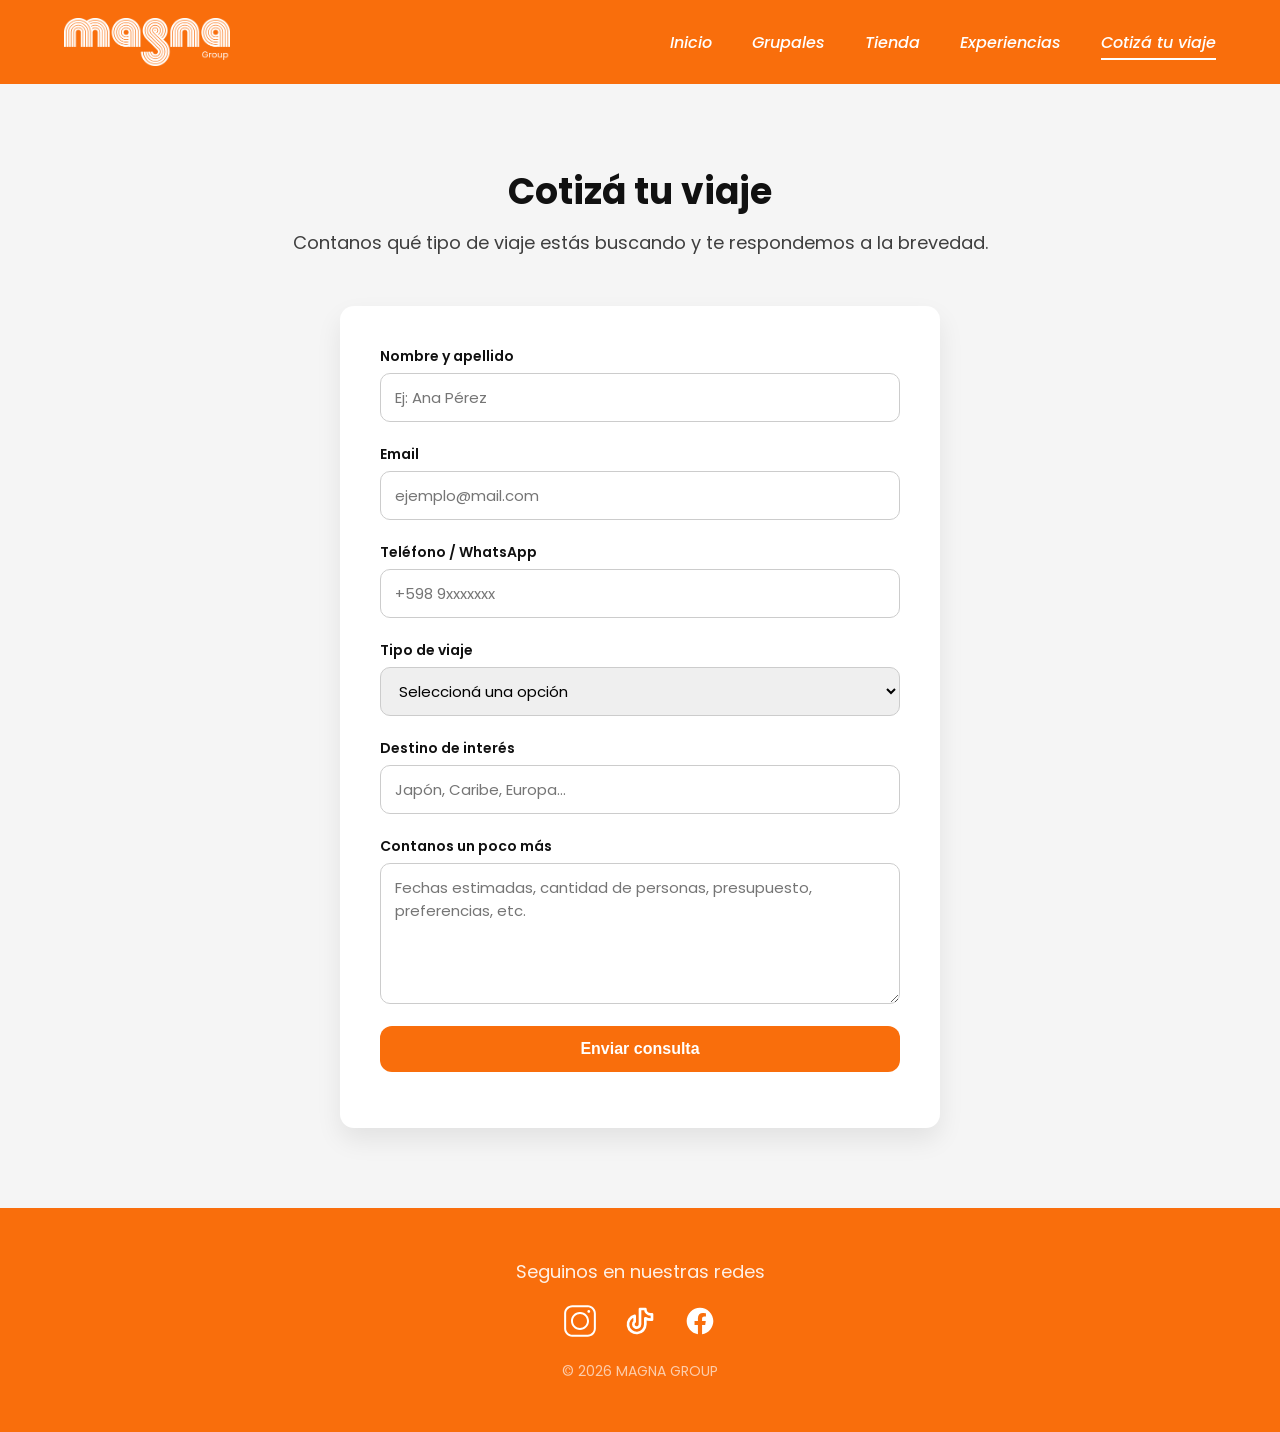
==== public/cotizacion.html @ 1fd7962e "Formulario funcionando con mensaje de gracias" ====
<!DOCTYPE html>
<html lang="es">
<head>
  <meta charset="UTF-8" />
  <meta name="viewport" content="width=device-width, initial-scale=1.0" />
  <title>Cotizá tu viaje – MAGNA GROUP</title>

  <link rel="preconnect" href="https://fonts.googleapis.com" />
  <link rel="preconnect" href="https://fonts.gstatic.com" crossorigin />
  <link href="https://fonts.googleapis.com/css2?family=Poppins:wght@300;400;500;600;700;800&display=swap" rel="stylesheet" />

  <link rel="stylesheet" href="style.css" />
</head>

<body>

<header class="topbar">
  <nav class="navbar" aria-label="Navegación principal">
    <a href="index.html" class="logo">
      <img src="img/logo-blanco.png" alt="MAGNA GROUP">
    </a>

    <ul class="menu">
      <li><a href="index.html">Inicio</a></li>
      <li><a href="grupales.html">Grupales</a></li>
      <li><a href="tienda.html">Tienda</a></li>
      <li><a href="experiencias.html">Experiencias</a></li>
      <li><a href="cotizacion.html" aria-current="page">Cotizá tu viaje</a></li>
    </ul>
  </nav>
</header>

<main>
  <section class="form-section" aria-label="Formulario de cotización">
    <h1>Cotizá tu viaje</h1>
    <p class="form-subtitle">
      Contanos qué tipo de viaje estás buscando y te respondemos a la brevedad.
    </p>

    <form class="travel-form" action="https://formspree.io/f/mzdalege" method="POST">

      <div class="form-group">
        <label for="nombre">Nombre y apellido</label>
        <input type="text" id="nombre" name="nombre" placeholder="Ej: Ana Pérez" required />
      </div>

      <div class="form-group">
        <label for="email">Email</label>
        <input type="email" id="email" name="email" placeholder="ejemplo@mail.com" required />
      </div>

      <div class="form-group">
        <label for="telefono">Teléfono / WhatsApp</label>
        <input type="tel" id="telefono" name="telefono" placeholder="+598 9xxxxxxx" required />
      </div>

      <div class="form-group">
        <label for="tipo">Tipo de viaje</label>
        <select id="tipo" name="tipo" required>
          <option value="">Seleccioná una opción</option>
          <option value="grupal">Viaje grupal</option>
          <option value="terrestre">Viaje terrestre</option>
          <option value="medida">Viaje a medida</option>
        </select>
      </div>

      <div class="form-group">
        <label for="destino">Destino de interés</label>
        <input type="text" id="destino" name="destino" placeholder="Japón, Caribe, Europa…" />
      </div>

      <div class="form-group">
        <label for="mensaje">Contanos un poco más</label>
        <textarea id="mensaje" name="mensaje" rows="5"
          placeholder="Fechas estimadas, cantidad de personas, presupuesto, preferencias, etc."></textarea>
      </div>

      <button type="submit" class="form-btn">Enviar consulta</button>

      <!-- Mensaje de estado -->
      <p id="form-status" style="margin-top:15px; font-weight:500;"></p>

    </form>
  </section>
</main>

<footer class="footer">
  <div class="footer__content">
    <p class="footer__text">Seguinos en nuestras redes</p>

    <div class="footer__socials">
      <a href="https://www.instagram.com/travelvip.uy" target="_blank">
        <img src="img/instagram.svg" alt="Instagram" />
      </a>
      <a href="https://www.tiktok.com/@travelvip.uy" target="_blank">
        <img src="img/tiktok.svg" alt="TikTok" />
      </a>
      <a href="https://www.facebook.com/travelviptellevaadondequieras" target="_blank">
        <img src="img/facebook.svg" alt="Facebook" />
      </a>
    </div>

    <p class="footer__copy">© 2026 MAGNA GROUP</p>
  </div>
</footer>

<script>
  const form = document.querySelector(".travel-form");
  const statusEl = document.getElementById("form-status");

  form.addEventListener("submit", async (e) => {
    e.preventDefault();
    statusEl.textContent = "Enviando consulta...";

    try {
      const response = await fetch(form.action, {
        method: "POST",
        body: new FormData(form),
        headers: { 'Accept': 'application/json' }
      });

      if (response.ok) {
        statusEl.textContent = "✅ Gracias, enseguida te responderemos.";
        form.reset();
      } else {
        statusEl.textContent = "❌ Ocurrió un error. Intentá nuevamente.";
      }
    } catch (error) {
      statusEl.textContent = "❌ Error de conexión. Intentá nuevamente.";
    }
  });
</script>

</body>
</html>
---- public/style.css ----
/* =========================
   MAGNA GROUP — STYLE.CSS (ordenado + responsive)
========================= */

:root{
  --font-base: "Poppins", Arial, sans-serif;

  --c-primary: #F96E0C;
  --c-accent:  #84CCE4;
  --c-dark:    #111;
  --c-white:   #fff;
  --c-gray:    #e5e5e5;

  --shadow-sm: 0 10px 25px rgba(0,0,0,.08);
  --shadow-md: 0 16px 34px rgba(0,0,0,.10);
  --radius-md: 18px;
}

/* =========================
   RESET / BASE
========================= */
*,
*::before,
*::after{ box-sizing: border-box; }

html{ scroll-behavior: smooth; }

body{
  margin: 0;
  font-family: var(--font-base);
  color: var(--c-dark);
  background: var(--c-white);
}

img{ max-width: 100%; display: block; }
a{ color: inherit; }

:focus-visible{
  outline: 3px solid rgba(249,110,12,.6);
  outline-offset: 3px;
}

.sr-only{
  position:absolute;
  width:1px;
  height:1px;
  padding:0;
  margin:-1px;
  overflow:hidden;
  clip:rect(0,0,0,0);
  white-space:nowrap;
  border:0;
}

/* =========================
   NAV / TOPBAR
========================= */
.topbar{
  background: var(--c-primary);
  width: 100%;
}

.navbar{
  max-width: 1200px;
  margin: 0 auto;
  padding: 18px 24px;

  display: flex;
  align-items: center;
  justify-content: space-between;
  gap: 16px;
}

/* Logo: soporta ambas variantes */
.logo{
  display: flex;
  align-items: center;
  text-decoration: none;
  line-height: 0;
}

.logo img{
  height: 48px;
  width: auto;
}

.logo__box{
  height: 48px;
  display: flex;
  align-items: center;
}

.logo__img{
  height: 48px;
  width: auto;
  object-fit: contain;
  transform: none;
}

/* Menu */
.menu{
  display: flex;
  align-items: center;
  gap: 40px;

  list-style: none;
  margin: 0;
  padding: 0;
}

.menu a{
  position: relative;
  font-family: var(--font-base);
  font-style: italic;
  font-weight: 500;
  color: var(--c-white);
  text-decoration: none;
}

/* underline animado hover */
.menu a::after{
  content:"";
  position:absolute;
  left: 0;
  bottom: -6px;
  width: 100%;
  height: 2px;
  background: var(--c-white);

  transform: scaleX(0);
  transform-origin: left;
  transition: transform .2s ease;
}

.menu a:hover::after{ transform: scaleX(1); }
.menu a[aria-current="page"]::after{ transform: scaleX(1); }

/* =========================
   HERO / CARRUSEL (solo CSS)
========================= */
.hero{ width: 100%; }

.hero__slider{
  position: relative;
  width: 100%;
  height: 85vh;
  min-height: 520px;
  overflow: hidden;
  background: #000;
}

.hero__slide{
  position: absolute;
  inset: 0;
  opacity: 0;
  pointer-events: none;
  animation: heroFade 15s infinite;
}

.hero__img{
  width: 100%;
  height: 100%;
  object-fit: cover;
}

.hero__slide::after{
  content:"";
  position:absolute;
  inset:0;
  background: linear-gradient(
    90deg,
    rgba(0,0,0,.55) 0%,
    rgba(0,0,0,.25) 55%,
    rgba(0,0,0,.10) 100%
  );
}

.hero__overlay{
  position: absolute;
  left: 8%;
  bottom: 18%;
  z-index: 2;
  max-width: 520px;
  color: #fff;

  opacity: 0;
  transform: translateY(16px);
  animation: heroText 15s infinite;
}

.hero__kicker{
  margin: 0 0 10px;
  font-size: 18px;
  font-style: italic;
  letter-spacing: .3px;
  opacity: .95;
}

.hero__title{
  margin: 0 0 18px;
  font-size: 44px;
  line-height: 1.05;
  font-weight: 800;
}

.hero__btn{
  display: inline-block;
  background: var(--c-primary);
  color: #fff;
  text-decoration: none;
  font-weight: 700;
  padding: 12px 18px;
  border-radius: 14px;
  transition: transform .15s ease, opacity .15s ease;
}

.hero__btn:hover{ transform: translateY(-1px); opacity: .92; }

.hero__slide--1{ animation-delay: 0s; }
.hero__slide--2{ animation-delay: 5s; }
.hero__slide--3{ animation-delay: 10s; }

.hero__slide--1 .hero__overlay{ animation-delay: 0s; }
.hero__slide--2 .hero__overlay{ animation-delay: 5s; }
.hero__slide--3 .hero__overlay{ animation-delay: 10s; }

@keyframes heroFade{
  0%{opacity:0}
  5%{opacity:1}
  30%{opacity:1}
  35%{opacity:0}
  100%{opacity:0}
}

@keyframes heroText{
  0%{opacity:0; transform:translateY(16px)}
  8%{opacity:1; transform:translateY(0)}
  28%{opacity:1; transform:translateY(0)}
  35%{opacity:0; transform:translateY(16px)}
  100%{opacity:0; transform:translateY(16px)}
}

/* =========================
   ABOUT
========================= */
.about{
  width: 100%;
  margin-top: 60px;
  background: var(--c-accent);
  padding: 80px 20px;
}

.about__content_tittle{
  max-width: 900px;
  margin: 0 auto 16px;
  text-align: center;
  color: var(--c-primary);
}

.about__content{
  max-width: 900px;
  margin: 0 auto;
  text-align: center;
  color: #fff;
}

.about__content h2{
  font-size: 36px;
  margin: 0 0 20px;
}

.about__content p{
  margin: 0 0 14px;
  font-size: 18px;
  line-height: 1.6;
  opacity: .92;
}

/* =========================
   SEGMENTS
========================= */
.segments{
  width: 100%;
  background: #fff;
  padding: 60px 20px;
}

.segments__grid{
  max-width: 1200px;
  margin: 0 auto;

  display: grid;
  grid-template-columns: repeat(2, 1fr);
  gap: 28px;
}

.segment-card{
  position: relative;
  min-height: 320px;
  border-radius: var(--radius-md);
  overflow: hidden;

  background-size: cover;
  background-position: center top;
  box-shadow: 0 18px 35px rgba(0,0,0,.15);
}

.segment-card__overlay{
  position: absolute;
  inset: 0;

  display: grid;
  place-content: center;
  text-align: center;
  padding: 30px;

  color: #fff;
  background: rgba(0,0,0,.40);
}

.segment-card__kicker{
  margin: 0 0 8px;
  font-size: 16px;
  opacity: .9;
  font-style: italic;
}

.segment-card__title{
  margin: 0 0 10px;
  font-size: 34px;
  font-weight: 800;
  text-shadow: 0 2px 10px rgba(0,0,0,.35);
}

.segment-card__text{
  margin: 0 0 18px;
  font-size: 18px;
  line-height: 1.4;
  opacity: .95;
  text-shadow: 0 2px 10px rgba(0,0,0,.35);
}

.segment-card__btn{
  justify-self: center;
  display: inline-block;

  background: var(--c-primary);
  color: #fff;
  text-decoration: none;
  font-weight: 700;

  padding: 12px 18px;
  border-radius: 14px;
  min-width: 180px;
  transition: transform .15s ease, opacity .15s ease;
}

.segment-card__btn:hover{ transform: translateY(-1px); opacity: .92; }

.segment-card--wide{
  grid-column: 1 / -1;
  min-height: 360px;
}

/* =========================
   GRUPALES DESTACADOS (Index)
========================= */
.featured-trips{
  width: 100%;
  padding: 90px 20px;
  background: #fff;
}

.featured-trips__title{
  max-width: 1200px;
  margin: 0 auto 40px;
  font-size: 36px;
  font-weight: 700;
}

.featured-trips__grid{
  max-width: 1200px;
  margin: 0 auto;

  display: grid;
  grid-template-columns: repeat(4, 1fr);
  grid-auto-rows: 220px;
  gap: 20px;
}

.trip-card{
  position: relative;
  border-radius: var(--radius-md);
  overflow: hidden;
  cursor: pointer;

  transition: transform .35s ease, box-shadow .35s ease;
  will-change: transform;
}

.trip-card img{
  width: 100%;
  height: 100%;
  object-fit: cover;
  transition: transform .4s ease;
}

.trip-card::after{
  content:"";
  position:absolute;
  inset:0;
  background: linear-gradient(
    to bottom,
    rgba(0,0,0,0) 40%,
    rgba(0,0,0,.65) 100%
  );
  pointer-events:none;
}

.trip-card__label{
  position:absolute;
  left: 16px;
  bottom: 16px;
  z-index: 2;

  color: #fff;
  font-size: 20px;
  font-weight: 600;
  text-shadow: 0 2px 10px rgba(0,0,0,.5);
}

.trip-card:hover{
  transform: scale(1.04);
  box-shadow: 0 20px 45px rgba(0,0,0,.22);
  z-index: 2;
}

.trip-card:hover img{ transform: scale(1.08); }

.trip-card--tall{ grid-row: span 2; }
.trip-card--wide{ grid-column: span 2; }

/* =========================
   REVIEWS
========================= */
.reviews{
  width: 100%;
  background: var(--c-gray);
  padding: 70px 20px;
  text-align: center;
}

.reviews__title{
  font-size: 34px;
  margin: 0 0 38px;
  color: var(--c-accent);
}

.reviews__arrow{ display:none; }

.reviews__wrap{
  max-width: 1280px;
  margin: 0 auto;
  display: grid;
  grid-template-columns: 1fr;
  gap: 14px;
}

.reviews__viewport{
  width: 100%;
  overflow-x: auto;
  overflow-y: hidden;
  scroll-snap-type: x mandatory;
  -webkit-overflow-scrolling: touch;
  scrollbar-width: none;
}
.reviews__viewport::-webkit-scrollbar{ display:none; }

.reviews__track{
  display:flex;
  gap: 26px;
  padding: 4px 2px;
}

.review-card{
  flex: 0 0 calc((100% - 52px) / 3);
  background: #fff;
  border-radius: 22px;
  padding: 18px;
  height: 430px;

  box-shadow: 0 18px 35px rgba(0,0,0,.12);
  display:grid;
  place-items:center;
  scroll-snap-align:center;
}

.review-card img{
  width: 100%;
  height: 100%;
  object-fit: contain;
}

/* =========================
   FOOTER
========================= */
.footer{
  width: 100%;
  padding: 50px 20px;
  background: var(--c-primary);
}

.footer__content{
  max-width: 1200px;
  margin: 0 auto;
  text-align: center;
  color: #fff;
}

.footer__text{
  font-size: 18px;
  margin: 0 0 20px;
  opacity: .9;
}

.footer__socials{
  display:flex;
  justify-content:center;
  gap: 28px;
  margin-bottom: 24px;
}

.footer__socials img{
  width: 32px;
  height: 32px;
  filter: invert(1);
  transition: transform .2s ease, opacity .2s ease;
}

.footer__socials a:hover img{
  transform: scale(1.15);
  opacity: .85;
}

.footer__copy{
  font-size: 14px;
  opacity: .65;
  margin: 0;
}

/* =========================
   FORM (Cotización)
========================= */
.form-section{
  width: 100%;
  padding: 80px 20px;
  background: #f5f5f5;
}

.form-section h1{
  text-align:center;
  font-size: 36px;
  margin: 0 0 10px;
}

.form-subtitle{
  text-align:center;
  font-size: 18px;
  opacity: .8;
  margin: 0 0 50px;
}

.travel-form{
  max-width: 600px;
  margin: 0 auto;
  background: #fff;
  padding: 40px;
  border-radius: 14px;
  box-shadow: 0 12px 26px rgba(0,0,0,.08);
}

.form-group{
  display:flex;
  flex-direction:column;
  margin-bottom: 22px;
}

.form-group label{
  font-size: 14px;
  margin-bottom: 6px;
  font-weight: 600;
}

.form-group input,
.form-group select,
.form-group textarea{
  padding: 12px 14px;
  font-size: 15px;
  border: 1px solid #ccc;
  border-radius: 10px;
  font-family: inherit;
  transition: border-color .15s ease, box-shadow .15s ease;
}

.form-group input:focus,
.form-group select:focus,
.form-group textarea:focus{
  outline:none;
  border-color: var(--c-primary);
  box-shadow: 0 0 0 4px rgba(249,110,12,.18);
}

.form-btn{
  width: 100%;
  padding: 14px;
  background: var(--c-primary);
  color: #fff;
  font-size: 16px;
  border:none;
  border-radius: 12px;
  cursor:pointer;
  font-weight: 700;
  transition: opacity .2s ease, transform .1s ease;
}

.form-btn:hover{ opacity:.9; }
.form-btn:active{ transform: scale(.99); }

/* =========================
   CATALOGO + CARDS (Grupales / Destinos)
========================= */
.catalog{
  width: 100%;
  padding: 60px 20px;
}

.catalog__title{
  max-width: 1200px;
  margin: 0 auto 10px;
  font-size: 32px;
  line-height: 1.05;
  font-weight: 800;
}

.catalog__subtitle{
  max-width: 1200px;
  margin: 0 auto 34px;
  font-size: 22px;
  opacity: .85;
}

.cards{
  max-width: 1200px;
  margin: 0 auto;
  display: grid;
  grid-template-columns: repeat(3, 1fr);
  gap: 22px;
}

.card{
  background:#fff;
  border-radius: var(--radius-md);
  overflow:hidden;
  box-shadow: var(--shadow-sm);

  display:flex;
  flex-direction:column;
  transition: transform .15s ease, box-shadow .15s ease;
}

.card:hover{
  transform: translateY(-2px);
  box-shadow: var(--shadow-md);
}

.card__img{
  width:100%;
  height:200px;
  object-fit:cover;
}

.card__body{
  padding: 18px;
  display:grid;
  gap: 8px;
}

.card__title{
  margin:0;
  font-size:20px;
  font-weight:700;
}

.card__text{
  margin:0;
  font-size:15px;
  opacity:.7;
}

/* Botón IZQ / Precio DER */
.card__footer{
  margin-top:auto;
  padding: 16px 18px 20px;

  display:flex;
  align-items:center;
  justify-content: space-between;
  gap: 12px;

  border-top: 1px solid #eee;
}

.card__btn{
  background: var(--c-primary);
  color:#fff;
  text-decoration:none;
  padding: 10px 18px;
  border-radius: 14px;
  font-weight:700;
  white-space:nowrap;
  transition: transform .15s ease, opacity .15s ease;
}

.card__btn:hover{ transform: translateY(-1px); opacity:.9; }

.card__price{
  font-size: 22px;
  font-weight: 800;
  color: var(--c-primary);
  white-space: nowrap;
}

/* =========================
   PAGE (genérico)
========================= */
.page{
  max-width: 1200px;
  margin: 0 auto;
  padding: 56px 20px;
}

.page__title{
  margin: 0 0 10px;
  font-size: 54px;
  line-height: 1.05;
  font-weight: 800;
}

.page__subtitle{
  margin: 0 0 28px;
  font-size: 18px;
  opacity: .75;
}

/* =========================
   VIAJE (viaje.html) — HERO GALLERY (collage)
========================= */
.viaje-hero{
  width: 100%;
  padding: 34px 20px 10px;
  background: #fff;
}

/* Galería */
.viaje-gallery{
  width: 100%;
  max-width: 100%;
  margin: 0;
  padding: 0 20px;

  display: grid;
  grid-template-columns: 1.6fr 1fr;
  gap: 18px;
}

.viaje-gallery__main{
  height: 520px; /* ↑ antes 420 */
  border-radius: 22px;
  overflow: hidden;
  background: #000;
  border: 1px solid rgba(0,0,0,.14);
}

/* Derecha */
.viaje-gallery__side{
  display: grid;
  grid-template-rows: auto 1fr;
  gap: 18px;
}

.viaje-gallery__sideTop{
  height: 250px; /* ↑ antes 200 */
  border-radius: 18px;
  overflow: hidden;
  background: #000;
  border: 1px solid rgba(0,0,0,.14);
}

.viaje-gallery__sideBottom{
  display: grid;
  grid-template-columns: 1fr 1fr;
  gap: 18px;
}

.viaje-gallery__thumb{
  height: 235px; /* ↑ antes 190 */
  border-radius: 18px;
  overflow: hidden;
  background: #000;
  border: 1px solid rgba(0,0,0,.14);
}

.viaje-gallery img{
  width: 100%;
  height: 100%;
  min-height: 0;
  object-fit: cover;
  display: block;
  transition: transform .35s ease;
}

.viaje-gallery img:hover{
  transform: scale(1.05);
}

/* =========================
   VIAJE — layout alineado perfecto (2 columnas)
========================= */
.page.viaje-layout{
  max-width: 1200px;
  margin: 0 auto;

  /* Ajuste pedido: menos padding arriba, el título lo bajamos con margin-top */
  padding: 10px 20px 56px;

  display: grid;
  grid-template-columns: 2fr 1fr;
  grid-template-rows: auto 1fr;
  gap: 60px;
  align-items: start;
}

/* Encabezado (solo izquierda) */
.viaje-header{
  grid-column: 1 / 2;
  grid-row: 1;
}

/* Contenido izquierda */
.viaje-layout__main{
  grid-column: 1 / 2;
  grid-row: 2;
  min-width: 0;
}

/* Sidebar derecha */
.viaje-layout__sidebar{
  grid-column: 2 / 3;
  grid-row: 2;
}

/* Título: más abajo + más pegado al texto siguiente */
.page.viaje-layout .page__title{
  margin-top: 56px;   /* ↓ baja el título */
  margin-bottom: 8px; /* ↑ acerca el subtítulo/texto */
}

/* Subtítulo: opcional, para que quede prolijo */
.page.viaje-layout .page__subtitle{
  margin-top: 0;
  margin-bottom: 18px;
}

/* Box negro */
.viaje-box{
  background: #111;
  color: #fff;
  padding: 28px;
  border-radius: 22px;
  box-shadow: 0 25px 60px rgba(0,0,0,.18);

  position: sticky;
  top: 34px;
}

.viaje-box__title{
  margin: 0 0 12px;
  font-size: 20px;
  font-weight: 800;
}

.viaje-box__meta{
  margin: 0 0 18px;
  opacity: .85;
  line-height: 1.6;
  font-size: 14px;
}

.viaje-box__price{
  margin-top: 12px;
  font-size: 30px;
  font-weight: 900;
  color: var(--c-primary);
}

/* Botón WhatsApp */
.viaje__btn-wpp{
  background:#25D366;
}

/* =========================
   RESPONSIVE (global + viaje)
========================= */
@media (max-width: 1100px){
  .menu{ gap: 22px; }
  .menu a{ font-size: 18px; }
}

@media (max-width: 980px){
  .cards{ grid-template-columns: repeat(2, 1fr); }
  .review-card{ flex: 0 0 calc((100% - 26px) / 2); }

  .featured-trips__grid{ grid-template-columns: repeat(2, 1fr); }
  .trip-card--wide{ grid-column: span 2; }

  .catalog__title{ font-size: 44px; }
  .catalog__subtitle{ font-size: 20px; }

  /* Viaje: galería más alta en tablet */
  .viaje-gallery{
    grid-template-columns: 1fr;
    max-width: 100%;
  }

  .viaje-gallery__main{ height: 620px; }
  .viaje-gallery__sideTop{ height: 380px; }
  .viaje-gallery__thumb{ height: 280px; }

  .page.viaje-layout{
    grid-template-columns: 1fr;
    grid-template-rows: auto auto auto;
    gap: 28px;
  }

  .viaje-header{ grid-column: 1; grid-row: 1; }
  .viaje-layout__main{ grid-column: 1; grid-row: 2; }
  .viaje-layout__sidebar{ grid-column: 1; grid-row: 3; }

  .viaje-box{
    position: relative;
    top: auto;
  }
}

@media (max-width: 760px){
  .navbar{
    flex-direction: column;
    align-items: flex-start;
  }

  .menu{
    width: 100%;
    justify-content: flex-start;
    gap: 14px;
  }

  .logo img{ height: 44px; }
  .logo__box{ height: 44px; }
  .logo__img{ height: 44px; }

  .hero__slider{
    height: 70vh;
    min-height: 420px;
  }

  .hero__overlay{
    left: 6%;
    right: 6%;
    bottom: 14%;
    max-width: none;
  }

  .hero__title{ font-size: 34px; }

  .segments__grid{ grid-template-columns: 1fr; }
  .segment-card--wide{ grid-column: auto; }

  .review-card{
    flex: 0 0 85%;
    height: 380px;
  }

  .page__title{ font-size: 38px; }
}

@media (max-width: 620px){
  .cards{ grid-template-columns: 1fr; }
  .card__img{ height: 220px; }

  .featured-trips__grid{
    grid-template-columns: 1fr;
    grid-auto-rows: 240px;
  }

  .trip-card--tall,
  .trip-card--wide{
    grid-column: auto;
    grid-row: auto;
  }

  .about{ padding: 60px 18px; }
  .about__content h2{ font-size: 30px; }

  .catalog__title{ font-size: 34px; }
  .page__title{ font-size: 32px; }

  .travel-form{ padding: 26px; }

  /* Viaje: móvil */
  .viaje-gallery__sideBottom{
    grid-template-columns: 1fr;
  }

  .viaje-gallery__main{ height: 320px; }
  .viaje-gallery__sideTop,
  .viaje-gallery__thumb{ height: 180px; }

  /* Si querés que el título no baje tanto en móvil */
  .page.viaje-layout .page__title{
    margin-top: 32px;
  }
}

/* =========================
   VIAJE — texto, incluye y botones (estético)
========================= */

/* Mejor ancho de lectura (no tan largo) */
.viaje-text{
  max-width: 760px;
}

/* Descripción más linda */
.viaje-desc{
  margin: 0 0 22px;
  font-size: 18px;
  line-height: 1.75;
  opacity: .92;
}

/* Título "¿Qué incluye?" */
.viaje-h2{
  margin: 8px 0 12px;
  font-size: 22px;
  font-weight: 800;
  letter-spacing: -.2px;
}

/* Lista incluye */
.viaje-list{
  margin: 0;
  padding-left: 22px;
}

.viaje-list li{
  margin: 10px 0;
  font-size: 18px;
  line-height: 1.55;
}

/* ✅ separación real entre incluye y botones */
.viaje-actions{
  margin-top: 30px; /* esto es lo que querías */
  display: flex;
  gap: 16px;
  flex-wrap: wrap;
  align-items: center;
}

/* Opcional: que en mobile los botones queden full ancho */
@media (max-width: 620px){
  .viaje-actions .card__btn{
    width: 100%;
    text-align: center;
  }
}

.viaje-list{
  list-style: none !important;
  padding-left: 0 !important;
  margin: 0;
  display: grid;
  gap: 12px;
}

.viaje-list li{
  padding-left: 16px;
  border-left: 4px solid rgba(249,110,12,.35); /* naranja suave */
  line-height: 1.55;
  font-size: 18px;
}

/* ✅ VIAJE: eliminar cualquier tick/marker generado por CSS */
.viaje-list{
  list-style: none !important;
  padding-left: 0 !important;
}

.viaje-list li::before,
.viaje-list li::marker{
  content: none !important;
  display: none !important;
}

/* =========================
   VIAJE — APAGAR TICKS (cualquier pseudo-elemento/marker)
   Pegar al FINAL del archivo
========================= */

.page.viaje-layout .viaje-text ul,
.page.viaje-layout .viaje-text ol{
  list-style: none !important;
  padding-left: 0 !important;
  margin-left: 0 !important;
}

.page.viaje-layout .viaje-text li{
  list-style: none !important;
}

/* Mata cualquier pseudo-elemento que esté dibujando el tick */
.page.viaje-layout .viaje-text li::before,
.page.viaje-layout .viaje-text li::after,
.page.viaje-layout .viaje-text li::marker{
  content: none !important;
  display: none !important;
  background: none !important;
  background-image: none !important;
  mask: none !important;
  -webkit-mask: none !important;
}
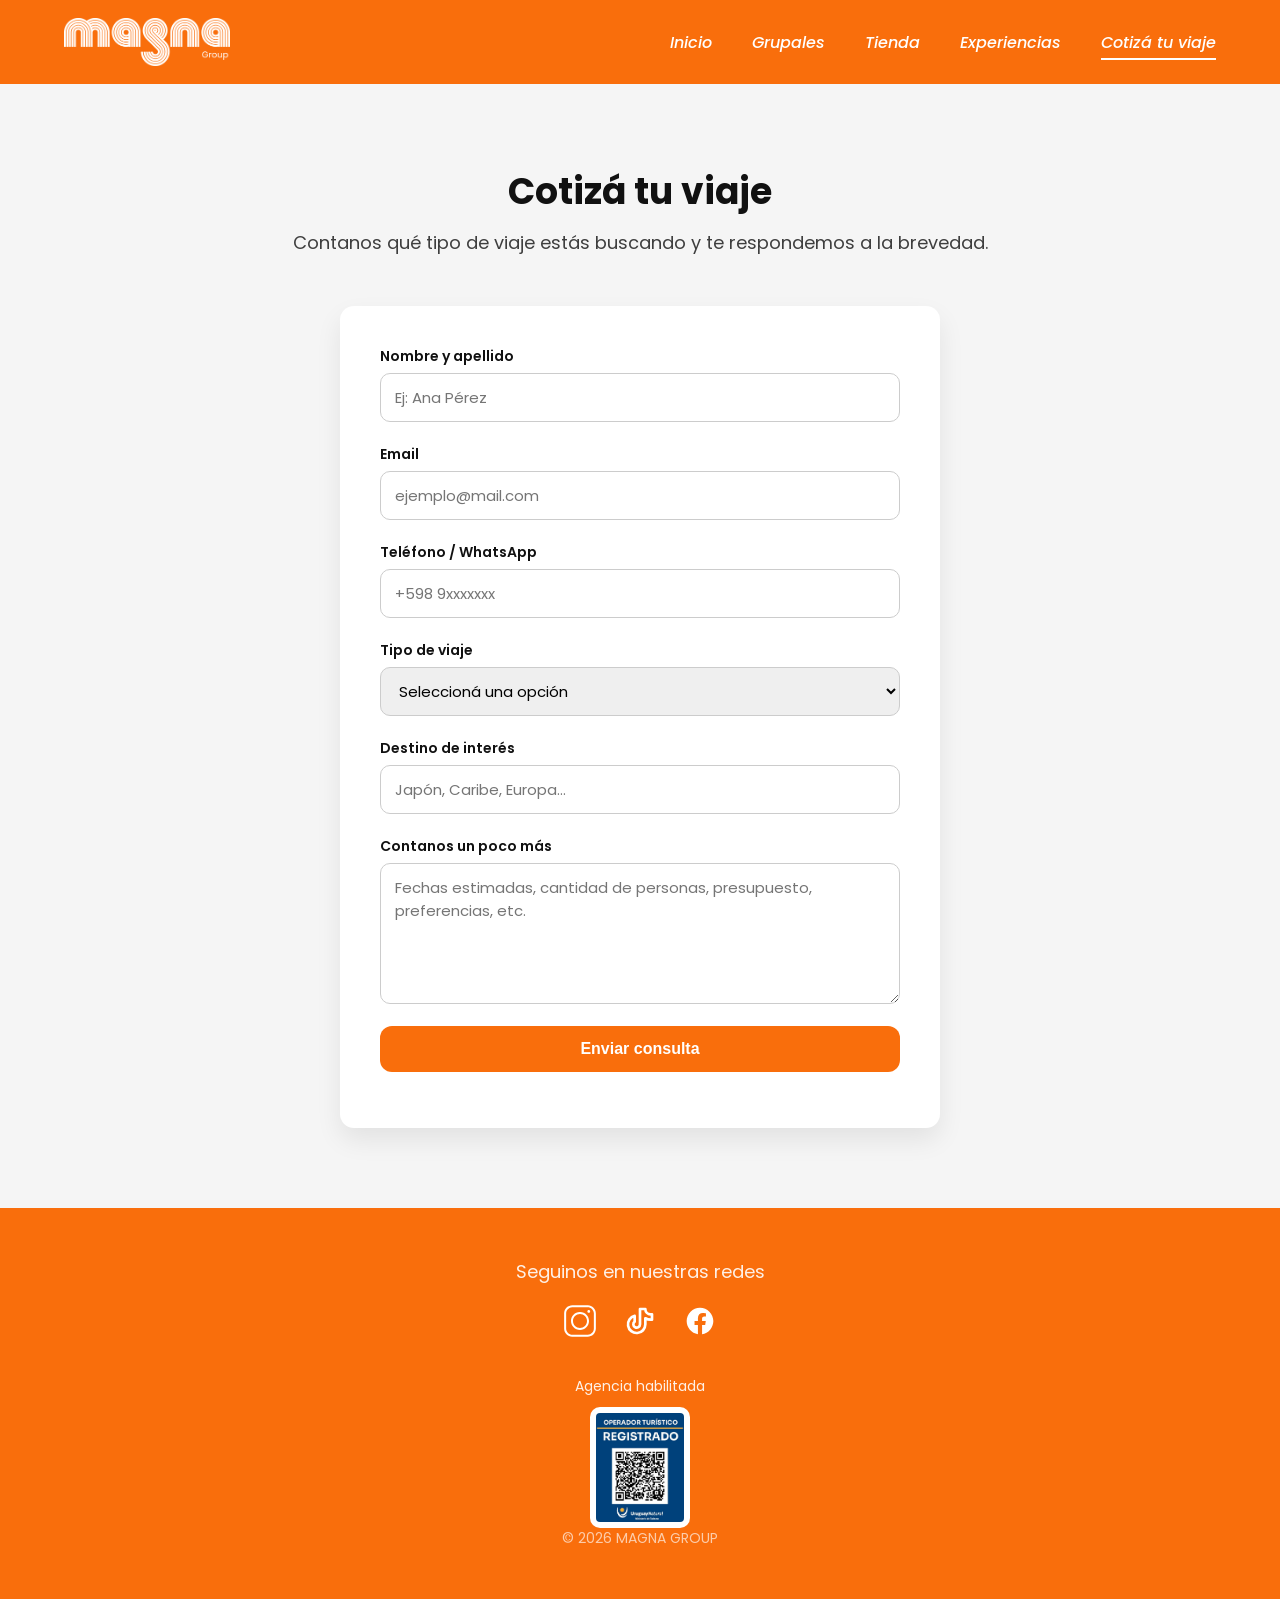
==== commit a21ccd30: "todos los footers" ====
--- a/public/cotizacion.html
+++ b/public/cotizacion.html
@@ -20,7 +20,17 @@
       <img src="img/logo-blanco.png" alt="MAGNA GROUP">
     </a>
 
-    <ul class="menu">
+    <button class="nav-toggle"
+        type="button"
+        aria-label="Abrir menú"
+        aria-controls="mainMenu"
+        aria-expanded="false">
+      <span class="nav-toggle__bar"></span>
+      <span class="nav-toggle__bar"></span>
+      <span class="nav-toggle__bar"></span>
+    </button>
+
+    <ul class="menu" id="mainMenu">
       <li><a href="index.html">Inicio</a></li>
       <li><a href="grupales.html">Grupales</a></li>
       <li><a href="tienda.html">Tienda</a></li>
@@ -100,6 +110,12 @@
       </a>
     </div>
 
+    <!-- QR Aval -->
+    <div class="footer__aval">
+      <p class="footer__aval-text">Agencia habilitada</p>
+      <img src="img/aval777.jpeg" alt="QR aval agencia" class="footer__qr">
+    </div>    
+
     <p class="footer__copy">© 2026 MAGNA GROUP</p>
   </div>
 </footer>
@@ -131,5 +147,7 @@
   });
 </script>
 
+<script defer src="/js/nav.js"></script>
+
 </body>
 </html>
--- a/public/style.css
+++ b/public/style.css
@@ -1,5 +1,5 @@
 /* =========================
-   MAGNA GROUP — STYLE.CSS (ordenado + responsive)
+   MAGNA GROUP — STYLE.CSS (limpio + sin pisadas)
 ========================= */
 
 :root{
@@ -30,6 +30,7 @@
   font-family: var(--font-base);
   color: var(--c-dark);
   background: var(--c-white);
+  padding-top: 84px;
 }
 
 img{ max-width: 100%; display: block; }
@@ -52,12 +53,34 @@
   border:0;
 }
 
+/* ✅ FIX GLOBAL anti-corrimiento (no cambia diseño, solo evita overflow en mobile) */
+html, body{
+  width: 100%;
+  overflow-x: hidden;
+}
+
+/* ayuda con flex/grid para que hijos no empujen el ancho */
+*{ min-width: 0; }
+
 /* =========================
    NAV / TOPBAR
 ========================= */
+
+/* (había duplicado .topbar, lo unifico) */
 .topbar{
+  position: fixed;
+  top: 0;
+  left: 0;
+  width: 100%;
+  z-index: 1000;
+
   background: var(--c-primary);
-  width: 100%;
+  transition: box-shadow .3s ease, background .3s ease;
+}
+
+/* Sombra cuando scrollea */
+.topbar.scrolled{
+  box-shadow: 0 10px 30px rgba(0,0,0,.15);
 }
 
 .navbar{
@@ -71,7 +94,7 @@
   gap: 16px;
 }
 
-/* Logo: soporta ambas variantes */
+/* Logo */
 .logo{
   display: flex;
   align-items: center;
@@ -117,7 +140,6 @@
   text-decoration: none;
 }
 
-/* underline animado hover */
 .menu a::after{
   content:"";
   position:absolute;
@@ -136,7 +158,7 @@
 .menu a[aria-current="page"]::after{ transform: scaleX(1); }
 
 /* =========================
-   HERO / CARRUSEL (solo CSS)
+   HERO / CARRUSEL
 ========================= */
 .hero{ width: 100%; }
 
@@ -173,13 +195,14 @@
     rgba(0,0,0,.25) 55%,
     rgba(0,0,0,.10) 100%
   );
+  pointer-events: none; /* ✅ FIX CLICK EN HERO: no bloquea botón */
 }
 
 .hero__overlay{
   position: absolute;
   left: 8%;
   bottom: 18%;
-  z-index: 2;
+  z-index: 3; /* ✅ arriba del degradé */
   max-width: 520px;
   color: #fff;
 
@@ -212,6 +235,10 @@
   padding: 12px 18px;
   border-radius: 14px;
   transition: transform .15s ease, opacity .15s ease;
+
+  position: relative;
+  z-index: 4;
+  pointer-events: auto;
 }
 
 .hero__btn:hover{ transform: translateY(-1px); opacity: .92; }
@@ -487,7 +514,7 @@
   background: #fff;
   border-radius: 22px;
   padding: 18px;
-  height: 430px;
+  height: 320px;
 
   box-shadow: 0 18px 35px rgba(0,0,0,.12);
   display:grid;
@@ -497,7 +524,8 @@
 
 .review-card img{
   width: 100%;
-  height: 100%;
+  height: auto;
+  max-height: 240px;
   object-fit: contain;
 }
 
@@ -546,6 +574,30 @@
   font-size: 14px;
   opacity: .65;
   margin: 0;
+}
+
+/*==========================
+ESTILOS DEL AVAL
+===========================*/
+.footer__aval{
+  margin-top: 25px;
+  display: flex;
+  flex-direction: column;
+  align-items: center;
+}
+
+.footer__aval-text{
+  font-size: 14px;
+  margin-bottom: 10px;
+  opacity: .9;
+}
+
+.footer__qr{
+  width: 100px;
+  height: auto;
+  background: white;
+  padding: 6px;
+  border-radius: 10px;
 }
 
 /* =========================
@@ -697,7 +749,6 @@
   opacity:.7;
 }
 
-/* Botón IZQ / Precio DER */
 .card__footer{
   margin-top:auto;
   padding: 16px 18px 20px;
@@ -753,119 +804,106 @@
 }
 
 /* =========================
-   VIAJE (viaje.html) — HERO GALLERY (collage)
-========================= */
-.viaje-hero{
-  width: 100%;
-  padding: 34px 20px 10px;
-  background: #fff;
-}
-
-/* Galería */
-.viaje-gallery{
-  width: 100%;
-  max-width: 100%;
-  margin: 0;
-  padding: 0 20px;
-
-  display: grid;
-  grid-template-columns: 1.6fr 1fr;
-  gap: 18px;
-}
-
-.viaje-gallery__main{
-  height: 520px; /* ↑ antes 420 */
-  border-radius: 22px;
-  overflow: hidden;
-  background: #000;
-  border: 1px solid rgba(0,0,0,.14);
-}
-
-/* Derecha */
-.viaje-gallery__side{
-  display: grid;
-  grid-template-rows: auto 1fr;
-  gap: 18px;
-}
-
-.viaje-gallery__sideTop{
-  height: 250px; /* ↑ antes 200 */
-  border-radius: 18px;
-  overflow: hidden;
-  background: #000;
-  border: 1px solid rgba(0,0,0,.14);
-}
-
-.viaje-gallery__sideBottom{
-  display: grid;
-  grid-template-columns: 1fr 1fr;
-  gap: 18px;
-}
-
-.viaje-gallery__thumb{
-  height: 235px; /* ↑ antes 190 */
-  border-radius: 18px;
-  overflow: hidden;
-  background: #000;
-  border: 1px solid rgba(0,0,0,.14);
-}
-
-.viaje-gallery img{
-  width: 100%;
-  height: 100%;
-  min-height: 0;
-  object-fit: cover;
-  display: block;
-  transition: transform .35s ease;
-}
-
-.viaje-gallery img:hover{
-  transform: scale(1.05);
-}
-
-/* =========================
-   VIAJE — layout alineado perfecto (2 columnas)
-========================= */
+   VIAJE (viaje.html) — ÚNICO BLOQUE (sin duplicados)
+========================= */
+
+/* Layout del main */
 .page.viaje-layout{
   max-width: 1200px;
   margin: 0 auto;
-
-  /* Ajuste pedido: menos padding arriba, el título lo bajamos con margin-top */
   padding: 10px 20px 56px;
 
   display: grid;
   grid-template-columns: 2fr 1fr;
-  grid-template-rows: auto 1fr;
+  grid-template-rows: auto auto auto; /* 1: galería, 2: header, 3: contenido */
   gap: 60px;
   align-items: start;
 }
 
-/* Encabezado (solo izquierda) */
+/* Posicionamiento dentro del grid */
+#viajeSlider{
+  grid-column: 1 / -1;
+  grid-row: 1;
+  justify-self: stretch;
+
+  /* ✅ clave anti-corrida si JS mete cosas extra o si hay transform */
+  width: 100%;
+  max-width: 100%;
+  overflow: hidden;
+}
+
 .viaje-header{
-  grid-column: 1 / 2;
-  grid-row: 1;
-}
-
-/* Contenido izquierda */
+  grid-column: 1 / -1;
+  grid-row: 2;
+}
+
 .viaje-layout__main{
   grid-column: 1 / 2;
-  grid-row: 2;
+  grid-row: 3;
   min-width: 0;
 }
 
-/* Sidebar derecha */
 .viaje-layout__sidebar{
   grid-column: 2 / 3;
+  grid-row: 3;
+  align-self: start;
+  position: sticky;
+  top: 34px;
+  min-width: 0;
+}
+
+/* Collage perfecto 1 + 3 */
+#viajeSlider.viaje-gallery{
+  width: 100%;
+  margin: 0;
+  padding: 0;
+
+  display: grid;
+  grid-template-columns: 2fr 1fr;
+  grid-template-rows: repeat(3, 180px);
+  gap: 18px;
+}
+
+#viajeSlider.viaje-gallery > img{
+  width: 100%;
+  height: 100%;
+  object-fit: cover;
+  border-radius: 22px;
+  border: 1px solid rgba(0,0,0,.14);
+  display: block;
+  transition: transform .35s ease;
+}
+
+#viajeSlider.viaje-gallery > img:hover{
+  transform: scale(1.04);
+}
+
+/* Imagen grande izquierda */
+#viajeSlider.viaje-gallery > img:nth-child(1){
+  grid-column: 1;
+  grid-row: 1 / span 3;
+}
+
+/* 3 imágenes derecha */
+#viajeSlider.viaje-gallery > img:nth-child(2){
+  grid-column: 2;
+  grid-row: 1;
+}
+#viajeSlider.viaje-gallery > img:nth-child(3){
+  grid-column: 2;
   grid-row: 2;
 }
-
-/* Título: más abajo + más pegado al texto siguiente */
+#viajeSlider.viaje-gallery > img:nth-child(4){
+  grid-column: 2;
+  grid-row: 3;
+}
+
+/* Títulos */
 .page.viaje-layout .page__title{
-  margin-top: 56px;   /* ↓ baja el título */
-  margin-bottom: 8px; /* ↑ acerca el subtítulo/texto */
-}
-
-/* Subtítulo: opcional, para que quede prolijo */
+  margin-top: 56px;
+  margin-bottom: 8px;
+}
+
 .page.viaje-layout .page__subtitle{
   margin-top: 0;
   margin-bottom: 18px;
@@ -878,9 +916,6 @@
   padding: 28px;
   border-radius: 22px;
   box-shadow: 0 25px 60px rgba(0,0,0,.18);
-
-  position: sticky;
-  top: 34px;
 }
 
 .viaje-box__title{
@@ -903,13 +938,59 @@
   color: var(--c-primary);
 }
 
-/* Botón WhatsApp */
-.viaje__btn-wpp{
-  background:#25D366;
-}
-
-/* =========================
-   RESPONSIVE (global + viaje)
+/* Texto + incluye + botones */
+.viaje-text{ max-width: 760px; }
+
+.viaje-desc{
+  margin: 0 0 22px;
+  font-size: 18px;
+  line-height: 1.75;
+  opacity: .92;
+  overflow-wrap: anywhere;
+  word-break: break-word;
+}
+
+.viaje-h2{
+  margin: 8px 0 12px;
+  font-size: 22px;
+  font-weight: 800;
+  letter-spacing: -.2px;
+}
+
+.viaje-list{
+  list-style: none;
+  padding-left: 0;
+  margin: 0;
+  display: grid;
+  gap: 12px;
+}
+
+.viaje-list li{
+  padding-left: 16px;
+  border-left: 4px solid rgba(249,110,12,.35);
+  line-height: 1.55;
+  font-size: 18px;
+}
+
+.viaje-list li::before,
+.viaje-list li::after,
+.viaje-list li::marker{
+  content: none !important;
+  display: none !important;
+}
+
+.viaje-actions{
+  margin-top: 30px;
+  display: flex;
+  gap: 16px;
+  flex-wrap: wrap;
+  align-items: center;
+}
+
+.viaje__btn-wpp{ background:#25D366; }
+
+/* =========================
+   RESPONSIVE
 ========================= */
 @media (max-width: 1100px){
   .menu{ gap: 22px; }
@@ -926,29 +1007,35 @@
   .catalog__title{ font-size: 44px; }
   .catalog__subtitle{ font-size: 20px; }
 
-  /* Viaje: galería más alta en tablet */
-  .viaje-gallery{
-    grid-template-columns: 1fr;
-    max-width: 100%;
-  }
-
-  .viaje-gallery__main{ height: 620px; }
-  .viaje-gallery__sideTop{ height: 380px; }
-  .viaje-gallery__thumb{ height: 280px; }
-
+  /* Viaje: 1 columna + sidebar sin sticky */
   .page.viaje-layout{
     grid-template-columns: 1fr;
-    grid-template-rows: auto auto auto;
+    grid-template-rows: auto auto auto auto;
     gap: 28px;
   }
 
-  .viaje-header{ grid-column: 1; grid-row: 1; }
-  .viaje-layout__main{ grid-column: 1; grid-row: 2; }
-  .viaje-layout__sidebar{ grid-column: 1; grid-row: 3; }
-
-  .viaje-box{
-    position: relative;
+  #viajeSlider{ grid-column: 1; grid-row: 1; }
+  .viaje-header{ grid-column: 1; grid-row: 2; }
+  .viaje-layout__main{ grid-column: 1; grid-row: 3; }
+  .viaje-layout__sidebar{
+    grid-column: 1;
+    grid-row: 4;
+    position: static;
     top: auto;
+  }
+
+  /* Collage pasa a 1 columna */
+  #viajeSlider.viaje-gallery{
+    grid-template-columns: 1fr;
+    grid-template-rows: none;
+  }
+
+  #viajeSlider.viaje-gallery > img:nth-child(1){
+    grid-row: auto;
+  }
+
+  #viajeSlider.viaje-gallery > img{
+    height: 240px;
   }
 }
 
@@ -1016,14 +1103,11 @@
 
   .travel-form{ padding: 26px; }
 
-  /* Viaje: móvil */
-  .viaje-gallery__sideBottom{
-    grid-template-columns: 1fr;
-  }
-
-  .viaje-gallery__main{ height: 320px; }
-  .viaje-gallery__sideTop,
-  .viaje-gallery__thumb{ height: 180px; }
+  /* Viaje botones full ancho */
+  .viaje-actions .card__btn{
+    width: 100%;
+    text-align: center;
+  }
 
   /* Si querés que el título no baje tanto en móvil */
   .page.viaje-layout .page__title{
@@ -1032,110 +1116,53 @@
 }
 
 /* =========================
-   VIAJE — texto, incluye y botones (estético)
-========================= */
-
-/* Mejor ancho de lectura (no tan largo) */
-.viaje-text{
-  max-width: 760px;
-}
-
-/* Descripción más linda */
-.viaje-desc{
-  margin: 0 0 22px;
-  font-size: 18px;
-  line-height: 1.75;
-  opacity: .92;
-}
-
-/* Título "¿Qué incluye?" */
-.viaje-h2{
-  margin: 8px 0 12px;
-  font-size: 22px;
-  font-weight: 800;
-  letter-spacing: -.2px;
-}
-
-/* Lista incluye */
-.viaje-list{
-  margin: 0;
-  padding-left: 22px;
-}
-
-.viaje-list li{
-  margin: 10px 0;
-  font-size: 18px;
-  line-height: 1.55;
-}
-
-/* ✅ separación real entre incluye y botones */
-.viaje-actions{
-  margin-top: 30px; /* esto es lo que querías */
-  display: flex;
-  gap: 16px;
-  flex-wrap: wrap;
-  align-items: center;
-}
-
-/* Opcional: que en mobile los botones queden full ancho */
-@media (max-width: 620px){
-  .viaje-actions .card__btn{
+   NAV MOBILE HAMBURGUESA
+========================= */
+
+.nav-toggle{
+  display: none;
+  background: transparent;
+  border: 0;
+  padding: 10px;
+  cursor: pointer;
+}
+
+.nav-toggle__bar{
+  display: block;
+  width: 26px;
+  height: 3px;
+  margin: 5px 0;
+  background: #fff;
+  border-radius: 2px;
+}
+
+/* Mobile */
+@media (max-width: 760px){
+
+  .navbar{
+    flex-direction: row;
+    align-items: center;
+    flex-wrap: wrap; /* para que el menú baje debajo del nav */
+  }
+
+  .nav-toggle{
+    display: inline-flex;
+    flex-direction: column;
+    justify-content: center;
+    align-items: center;
+  }
+
+  /* oculto el menú por defecto */
+  .menu{
+    display: none;
     width: 100%;
-    text-align: center;
-  }
-}
-
-.viaje-list{
-  list-style: none !important;
-  padding-left: 0 !important;
-  margin: 0;
-  display: grid;
-  gap: 12px;
-}
-
-.viaje-list li{
-  padding-left: 16px;
-  border-left: 4px solid rgba(249,110,12,.35); /* naranja suave */
-  line-height: 1.55;
-  font-size: 18px;
-}
-
-/* ✅ VIAJE: eliminar cualquier tick/marker generado por CSS */
-.viaje-list{
-  list-style: none !important;
-  padding-left: 0 !important;
-}
-
-.viaje-list li::before,
-.viaje-list li::marker{
-  content: none !important;
-  display: none !important;
-}
-
-/* =========================
-   VIAJE — APAGAR TICKS (cualquier pseudo-elemento/marker)
-   Pegar al FINAL del archivo
-========================= */
-
-.page.viaje-layout .viaje-text ul,
-.page.viaje-layout .viaje-text ol{
-  list-style: none !important;
-  padding-left: 0 !important;
-  margin-left: 0 !important;
-}
-
-.page.viaje-layout .viaje-text li{
-  list-style: none !important;
-}
-
-/* Mata cualquier pseudo-elemento que esté dibujando el tick */
-.page.viaje-layout .viaje-text li::before,
-.page.viaje-layout .viaje-text li::after,
-.page.viaje-layout .viaje-text li::marker{
-  content: none !important;
-  display: none !important;
-  background: none !important;
-  background-image: none !important;
-  mask: none !important;
-  -webkit-mask: none !important;
-}
+    flex-direction: column;
+    gap: 14px;
+    margin-top: 12px;
+  }
+
+  /* cuando está abierto */
+  .menu.is-open{
+    display: flex;
+  }
+}
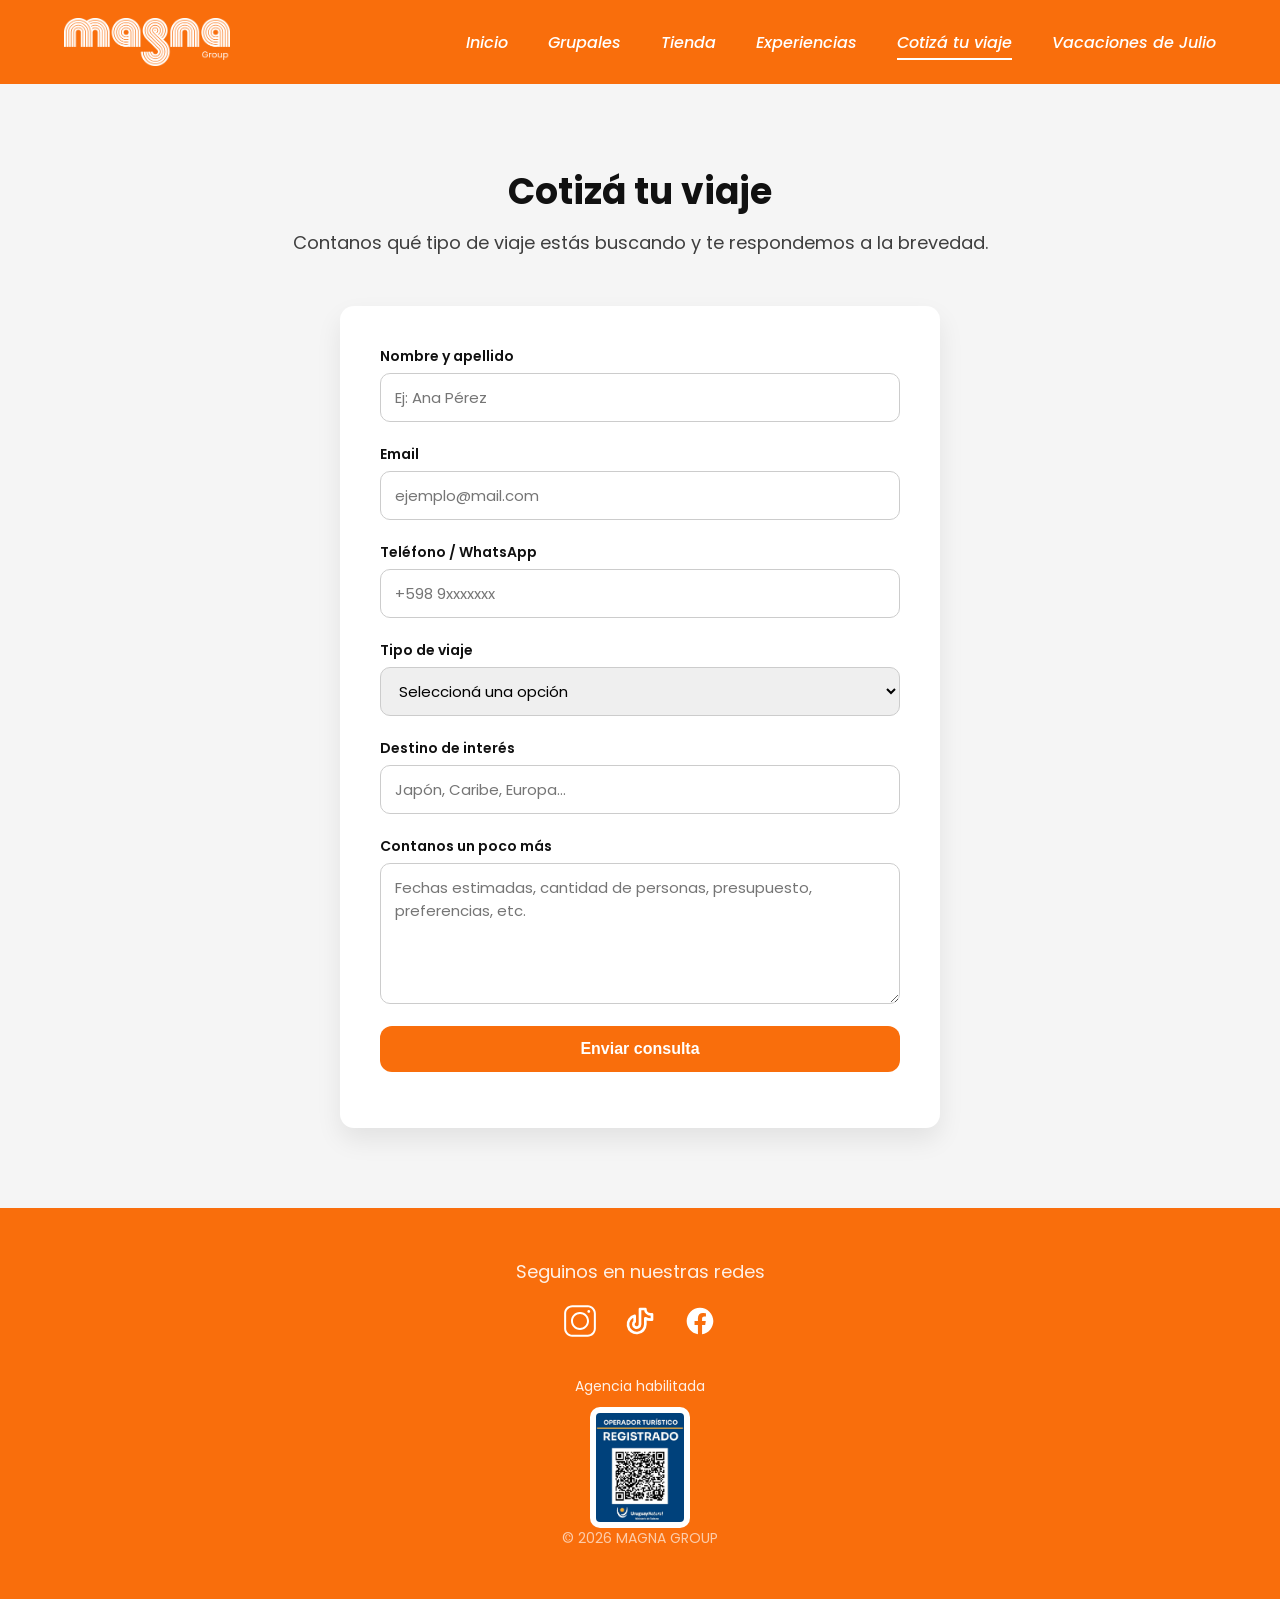
==== commit 00e536b0: "vacaciones.html" ====
--- a/public/cotizacion.html
+++ b/public/cotizacion.html
@@ -36,6 +36,7 @@
       <li><a href="tienda.html">Tienda</a></li>
       <li><a href="experiencias.html">Experiencias</a></li>
       <li><a href="cotizacion.html" aria-current="page">Cotizá tu viaje</a></li>
+      <li><a href="vacaciones.html">Vacaciones de Julio</a></li>
     </ul>
   </nav>
 </header>
